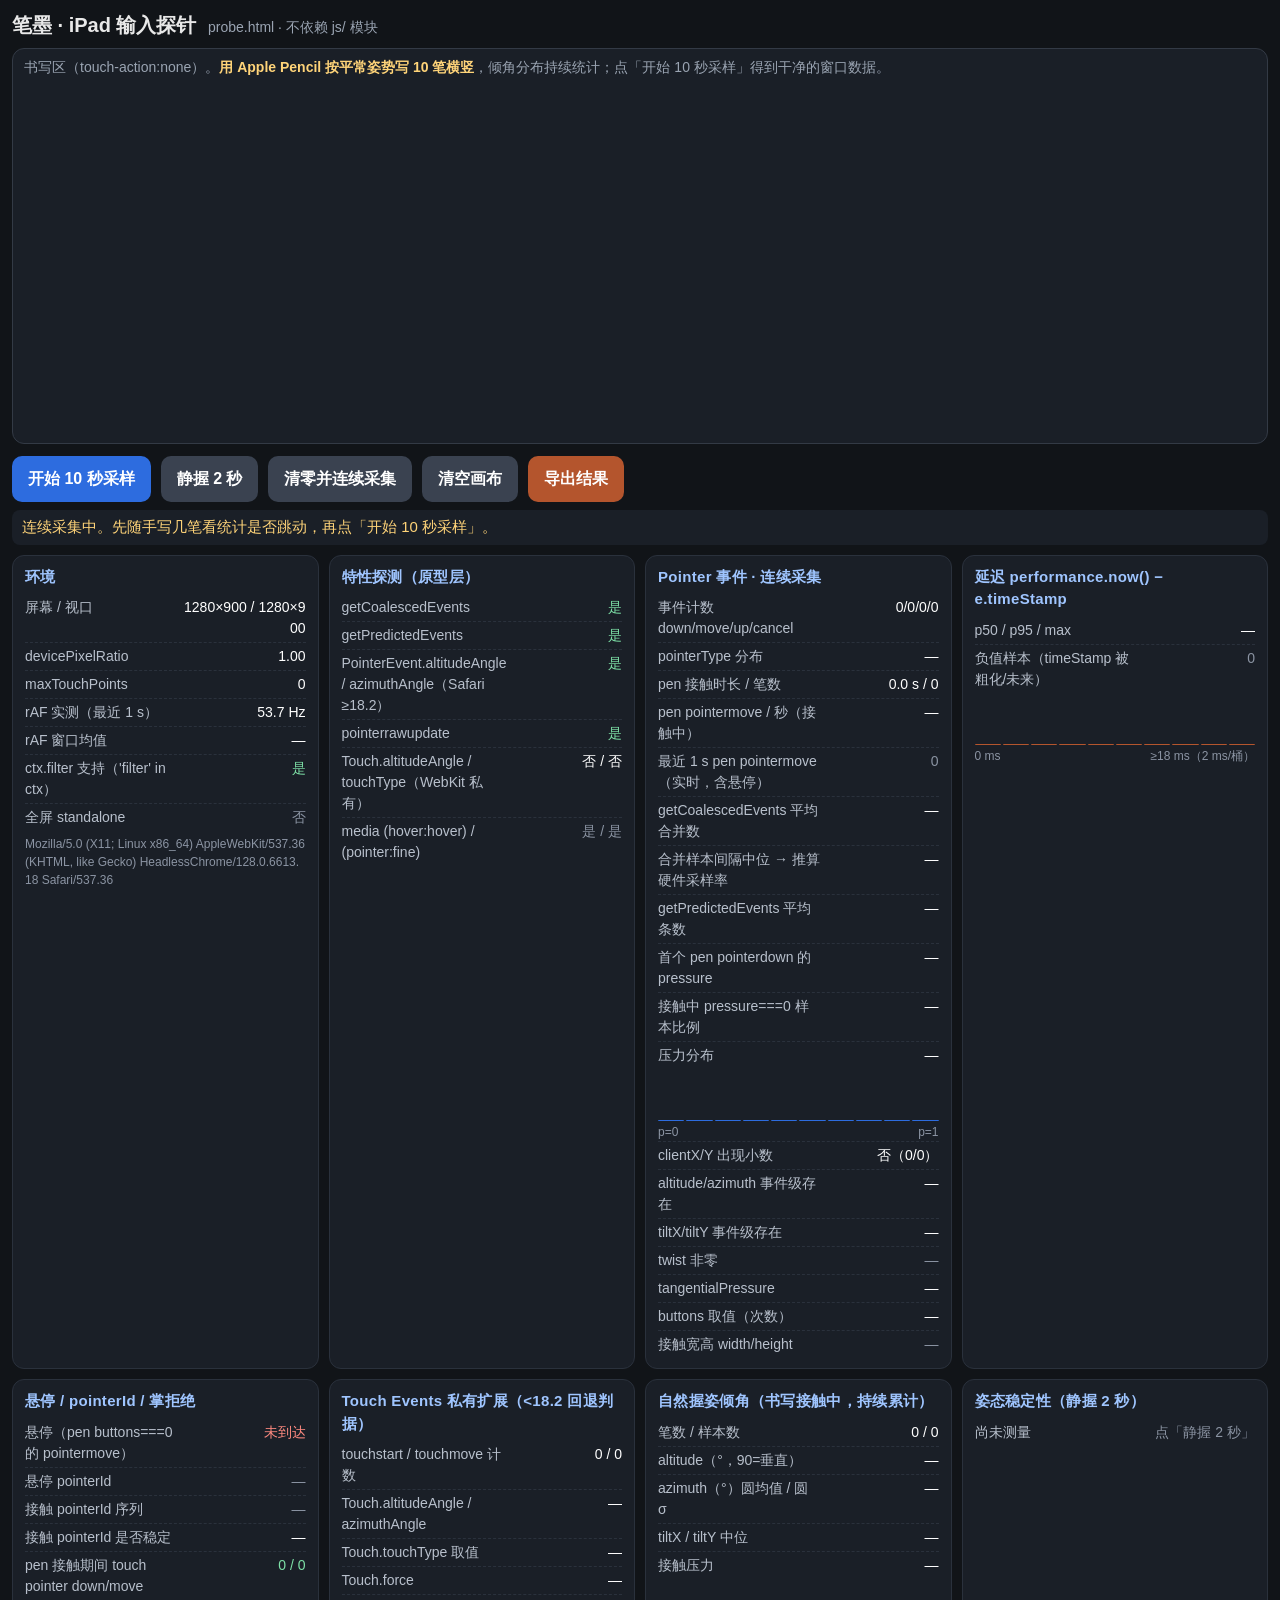
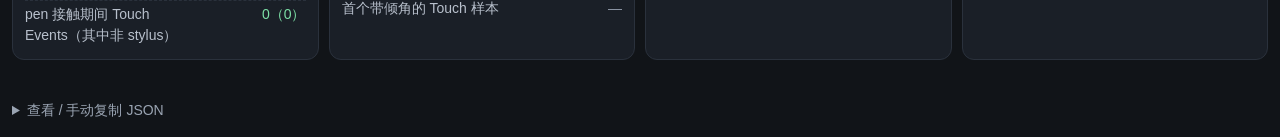
==== probe.html @ d8f7572a "iPad 联调基础设施：server.js 加固 + /save-json + --lan，真机探针页，iPad 设置说明 server.js：畸形百分号编码/空字节/路径穿越返回 400/403 不" ====
<!DOCTYPE html>
<html lang="zh-CN">
<head>
<meta charset="UTF-8">
<meta name="viewport" content="width=device-width, initial-scale=1, viewport-fit=cover">
<meta name="apple-mobile-web-app-capable" content="yes">
<meta name="apple-mobile-web-app-status-bar-style" content="black-translucent">
<meta name="theme-color" content="#111418">
<title>笔墨 · iPad 输入探针</title>
<style>
  :root { color-scheme: dark; }
  * { box-sizing: border-box; }
  html, body { margin: 0; background: #111418; color: #e8e8e8; }
  body {
    font: 15px/1.5 -apple-system, BlinkMacSystemFont, "PingFang SC", "Helvetica Neue", Arial, sans-serif;
    padding: max(10px, env(safe-area-inset-top)) max(12px, env(safe-area-inset-right)) max(16px, env(safe-area-inset-bottom)) max(12px, env(safe-area-inset-left));
    -webkit-text-size-adjust: 100%;
    overscroll-behavior: none;
  }
  header { display: flex; align-items: baseline; gap: 12px; flex-wrap: wrap; margin-bottom: 8px; }
  h1 { font-size: 20px; margin: 0; font-weight: 600; }
  h1 small { font-weight: 400; color: #9aa4b2; font-size: 14px; margin-left: 6px; }
  #padWrap { position: relative; }
  #pad {
    display: block; width: 100%; height: 44vh; min-height: 260px;
    background: #1a1f27; border: 1px solid #333a45; border-radius: 12px;
    touch-action: none;
    -webkit-user-select: none; user-select: none; -webkit-touch-callout: none;
    cursor: crosshair;
  }
  #padHint {
    position: absolute; left: 12px; top: 10px; right: 12px; pointer-events: none;
    color: #9aa4b2; font-size: 14px; line-height: 1.4;
  }
  #padHint b { color: #ffd479; font-weight: 600; }
  #controls { display: flex; flex-wrap: wrap; gap: 10px; margin: 12px 0 8px; }
  button {
    min-height: 46px; padding: 8px 16px; font-size: 16px; font-weight: 600;
    border: 0; border-radius: 10px; color: #fff; background: #2d6cdf; cursor: pointer;
    -webkit-tap-highlight-color: transparent;
  }
  button.secondary { background: #3a4250; }
  button.warn { background: #b4552d; }
  button:disabled { opacity: .5; }
  #status {
    min-height: 26px; padding: 6px 10px; border-radius: 8px; background: #1a1f27;
    color: #ffd479; font-size: 15px; margin-bottom: 10px;
  }
  #stats { display: grid; grid-template-columns: repeat(auto-fit, minmax(300px, 1fr)); gap: 10px; }
  .card { background: #1a1f27; border: 1px solid #2a313c; border-radius: 12px; padding: 10px 12px; }
  .card h2 { font-size: 15px; margin: 0 0 6px; color: #9fc5ff; font-weight: 600; letter-spacing: .02em; }
  .row { display: flex; justify-content: space-between; gap: 10px; padding: 3px 0; border-top: 1px dashed #2a313c; font-size: 14px; }
  .row:first-of-type { border-top: 0; }
  .row .k { color: #b8c0cc; flex: 0 1 58%; }
  .row .v { color: #fff; text-align: right; font-variant-numeric: tabular-nums; word-break: break-all; }
  .v.ok { color: #7ee2a8; } .v.bad { color: #ff8a80; } .v.dim { color: #8b94a3; }
  .hist { display: flex; align-items: flex-end; gap: 2px; height: 46px; margin: 6px 0 2px; }
  .hist div { flex: 1; background: #2d6cdf; min-height: 1px; border-radius: 2px 2px 0 0; }
  .hist.lat div { background: #b4552d; }
  .histLabel { display: flex; justify-content: space-between; font-size: 12px; color: #8b94a3; }
  .ua { font-size: 12px; color: #8b94a3; word-break: break-all; margin-top: 4px; }
  #exportBox { margin-top: 12px; }
  #exportMsg { font-size: 15px; margin: 6px 0; min-height: 22px; }
  #jsonOut {
    width: 100%; height: 160px; background: #0d1015; color: #cfd6e0; border: 1px solid #2a313c;
    border-radius: 8px; font: 12px/1.4 ui-monospace, Menlo, monospace; padding: 8px; resize: vertical;
  }
  details summary { cursor: pointer; color: #9aa4b2; font-size: 14px; }
</style>
</head>
<body>
<header>
  <h1>笔墨 · iPad 输入探针 <small>probe.html · 不依赖 js/ 模块</small></h1>
</header>

<div id="padWrap">
  <canvas id="pad"></canvas>
  <div id="padHint">书写区（touch-action:none）。<b>用 Apple Pencil 按平常姿势写 10 笔横竖</b>，倾角分布持续统计；点「开始 10 秒采样」得到干净的窗口数据。</div>
</div>

<div id="controls">
  <button id="btnWindow">开始 10 秒采样</button>
  <button id="btnPosture" class="secondary">静握 2 秒</button>
  <button id="btnReset" class="secondary">清零并连续采集</button>
  <button id="btnClear" class="secondary">清空画布</button>
  <button id="btnExport" class="warn">导出结果</button>
</div>
<div id="status">连续采集中。先随手写几笔看统计是否跳动，再点「开始 10 秒采样」。</div>

<main id="stats"></main>

<section id="exportBox">
  <div id="exportMsg"></div>
  <details>
    <summary>查看 / 手动复制 JSON</summary>
    <textarea id="jsonOut" readonly spellcheck="false"></textarea>
    <div style="margin-top:6px"><button id="btnCopy" class="secondary">复制 JSON</button></div>
  </details>
</section>

<script>
(() => {
'use strict';
const $ = id => document.getElementById(id);
const DEG = 180 / Math.PI;
const now = () => performance.now();

// ---------- 统计小工具 ----------
function quantile(sorted, p) {
  const n = sorted.length; if (!n) return null;
  const i = (n - 1) * p, lo = Math.floor(i), hi = Math.ceil(i);
  return lo === hi ? sorted[lo] : sorted[lo] + (sorted[hi] - sorted[lo]) * (i - lo);
}
function sortedCopy(a) { return a.slice().sort((x, y) => x - y); }
function mean(a) { return a.length ? a.reduce((s, v) => s + v, 0) / a.length : null; }
function std(a) { if (a.length < 2) return null; const m = mean(a); return Math.sqrt(a.reduce((s, v) => s + (v - m) ** 2, 0) / (a.length - 1)); }
// 方位角是圆量：用平均合向量 R 算圆均值与圆标准差 sqrt(-2 ln R)
function circStats(rad) {
  if (!rad.length) return { mean: null, std: null };
  let c = 0, s = 0; for (const r of rad) { c += Math.cos(r); s += Math.sin(r); }
  c /= rad.length; s /= rad.length;
  const R = Math.min(1, Math.hypot(c, s));
  return { mean: Math.atan2(s, c), std: R > 0 ? Math.sqrt(-2 * Math.log(R)) : null };
}
function summary(a, scale) {
  if (!a.length) return { n: 0 };
  const s = sortedCopy(a), k = scale || 1;
  return { n: s.length, min: s[0] * k, q1: quantile(s, .25) * k, median: quantile(s, .5) * k, q3: quantile(s, .75) * k, max: s[s.length - 1] * k, mean: mean(s) * k };
}
// 有上限的样本池：满了随机替换（reservoir），保持无偏
function pool(cap) {
  return { a: [], seen: 0, cap, push(v) { this.seen++; if (this.a.length < this.cap) this.a.push(v); else { const j = Math.floor(Math.random() * this.seen); if (j < this.cap) this.a[j] = v; } } };
}
const fmt = (v, d = 2) => v == null || Number.isNaN(v) ? '—' : (typeof v === 'number' ? v.toFixed(d) : String(v));
const yn = v => v == null ? '—' : v ? '是' : '否';

// ---------- 画布 ----------
const pad = $('pad');
const ctx = pad.getContext('2d');
function fitCanvas() {
  const r = pad.getBoundingClientRect(), dpr = window.devicePixelRatio || 1;
  pad.width = Math.max(1, Math.round(r.width * dpr));
  pad.height = Math.max(1, Math.round(r.height * dpr));
  ctx.setTransform(dpr, 0, 0, dpr, 0, 0);
  ctx.lineCap = 'round'; ctx.lineJoin = 'round';
}
fitCanvas();
window.addEventListener('resize', fitCanvas);
function localPos(ev) { const r = pad.getBoundingClientRect(); return { x: ev.clientX - r.left, y: ev.clientY - r.top }; }

// ---------- 结果容器 ----------
const feat = {
  PointerEvent: 'PointerEvent' in window,
  getCoalescedEvents: !!(window.PointerEvent && 'getCoalescedEvents' in PointerEvent.prototype),
  getPredictedEvents: !!(window.PointerEvent && 'getPredictedEvents' in PointerEvent.prototype),
  altitudeAngle: !!(window.PointerEvent && 'altitudeAngle' in PointerEvent.prototype),
  azimuthAngle: !!(window.PointerEvent && 'azimuthAngle' in PointerEvent.prototype),
  pointerrawupdate: 'onpointerrawupdate' in window,
  TouchEvent: 'TouchEvent' in window,
  touchAltitudeAngle: !!(window.Touch && 'altitudeAngle' in Touch.prototype),
  touchAzimuthAngle: !!(window.Touch && 'azimuthAngle' in Touch.prototype),
  touchType: !!(window.Touch && 'touchType' in Touch.prototype),
  touchForce: !!(window.Touch && 'force' in Touch.prototype),
  canvasFilter: 'filter' in ctx,
  OffscreenCanvas: 'OffscreenCanvas' in window,
  mediaHover: matchMedia('(hover: hover)').matches,
  mediaPointerFine: matchMedia('(pointer: fine)').matches,
  mediaAnyPointerFine: matchMedia('(any-pointer: fine)').matches,
};
const env = () => ({
  userAgent: navigator.userAgent,
  platform: navigator.platform,
  maxTouchPoints: navigator.maxTouchPoints,
  screen: { width: screen.width, height: screen.height, orientation: screen.orientation && screen.orientation.type },
  inner: { width: window.innerWidth, height: window.innerHeight },
  devicePixelRatio: window.devicePixelRatio,
  visualViewportScale: window.visualViewport ? window.visualViewport.scale : null,
  standalone: !!navigator.standalone,
  timeOrigin: performance.timeOrigin,
});

function freshWindow() {
  return {
    active: false, frozen: false, startedAt: null, seconds: 0,
    frames: 0, frameIntervals: pool(2000),
    events: { down: 0, move: 0, up: 0, cancel: 0 },
    pointerTypes: {},
    penMovesInContact: 0, penMoves: 0, contactSeconds: 0, strokes: 0,
    coalesced: { supported: null, events: 0, sumLen: 0, empty: 0, maxLen: 0, intervals: pool(4000) },
    predicted: { supported: null, events: 0, sumLen: 0, empty: 0, maxLen: 0 },
    firstPenDownPressure: null, firstPenDown: null,
    samples: 0, zeroPressure: 0, pressureHist: new Array(10).fill(0), pressureVals: pool(4000),
    clientX: { fractional: 0, total: 0 },
    altAz: { present: null, altitude: pool(4000), azimuth: pool(4000) },
    tilt: { present: null, tiltX: pool(2000), tiltY: pool(2000) },
    twist: { present: null, nonzero: 0, max: 0 },
    tangentialPressure: { present: null, min: null, max: null },
    contact: { widthMin: null, widthMax: null, heightMin: null, heightMax: null },
    buttonsSeen: {}, buttonSeen: {},
    latency: { vals: pool(4000), hist: new Array(10).fill(0), negative: 0 },
    hover: { moves: 0, ids: {}, enterLeave: 0 },
    pointerIds: { down: [], contact: {}, distinct: 0 },
    palm: { touchEventsDuringPen: 0, nonStylusTouchesDuringPen: 0, touchPointerDownsDuringPen: 0, touchPointerMovesDuringPen: 0 },
    touchExt: { touchstarts: 0, touchmoves: 0, hasAltitude: null, hasAzimuth: null, hasTouchType: null, hasForce: null, touchTypes: {}, altitudeSample: null },
  };
}
const R = {
  win: freshWindow(),
  continuous: true,
  grip: { altitude: pool(20000), azimuth: pool(20000), tiltX: pool(20000), tiltY: pool(20000), pressure: pool(20000), strokes: 0 },
  posture: null,
  rafLive: { stamps: [], hz: null },
};
const recording = () => R.win.active || R.continuous;

// ---------- 指针状态 ----------
let penDown = false, penDownAt = 0, penDownId = null, penLast = null;
let anyDrawing = false, drawLast = null;
let postureCollector = null; // {alt:[], az:[], tiltX:[], tiltY:[], pressure:[], n}

function bump(o, k) { o[k] = (o[k] || 0) + 1; }
function minmax(o, kmin, kmax, v) { if (typeof v !== 'number' || Number.isNaN(v)) return; if (o[kmin] == null || v < o[kmin]) o[kmin] = v; if (o[kmax] == null || v > o[kmax]) o[kmax] = v; }

function ingestPenSample(s, inContact) {
  const W = R.win;
  W.samples++;
  if (inContact) {
    if (s.pressure === 0) W.zeroPressure++;
    const b = Math.min(9, Math.max(0, Math.floor(s.pressure * 10)));
    W.pressureHist[b]++;
    W.pressureVals.push(s.pressure);
    R.grip.pressure.push(s.pressure);
  }
  W.clientX.total++;
  if (!Number.isInteger(s.clientX) || !Number.isInteger(s.clientY)) W.clientX.fractional++;

  const hasAlt = typeof s.altitudeAngle === 'number' && typeof s.azimuthAngle === 'number';
  if (W.altAz.present === null) W.altAz.present = hasAlt;
  if (hasAlt) {
    W.altAz.altitude.push(s.altitudeAngle); W.altAz.azimuth.push(s.azimuthAngle);
    if (inContact) { R.grip.altitude.push(s.altitudeAngle); R.grip.azimuth.push(s.azimuthAngle); }
  }
  const hasTilt = typeof s.tiltX === 'number' && typeof s.tiltY === 'number';
  if (W.tilt.present === null) W.tilt.present = hasTilt;
  if (hasTilt) {
    W.tilt.tiltX.push(s.tiltX); W.tilt.tiltY.push(s.tiltY);
    if (inContact) { R.grip.tiltX.push(s.tiltX); R.grip.tiltY.push(s.tiltY); }
  }
  if (W.twist.present === null) W.twist.present = typeof s.twist === 'number';
  if (typeof s.twist === 'number' && s.twist !== 0) { W.twist.nonzero++; W.twist.max = Math.max(W.twist.max, Math.abs(s.twist)); }
  if (W.tangentialPressure.present === null) W.tangentialPressure.present = typeof s.tangentialPressure === 'number';
  minmax(W.tangentialPressure, 'min', 'max', s.tangentialPressure);
  minmax(W.contact, 'widthMin', 'widthMax', s.width);
  minmax(W.contact, 'heightMin', 'heightMax', s.height);
  bump(W.buttonsSeen, String(s.buttons));

  if (postureCollector) {
    postureCollector.n++;
    if (hasAlt) { postureCollector.alt.push(s.altitudeAngle); postureCollector.az.push(s.azimuthAngle); }
    if (hasTilt) { postureCollector.tiltX.push(s.tiltX); postureCollector.tiltY.push(s.tiltY); }
    if (inContact) postureCollector.pressure.push(s.pressure);
  }
}

// getCoalescedEvents 在合成（untrusted）事件上返回空数组：空则回退为 [e]
function coalescedOf(e) {
  const W = R.win.coalesced;
  if (typeof e.getCoalescedEvents !== 'function') { if (W.supported === null) W.supported = false; return [e]; }
  if (W.supported === null) W.supported = true;
  let list; try { list = e.getCoalescedEvents(); } catch (err) { list = []; }
  W.events++; W.sumLen += list.length; W.maxLen = Math.max(W.maxLen, list.length);
  if (!list.length) { W.empty++; return [e]; }
  for (let i = 1; i < list.length; i++) W.intervals.push(list[i].timeStamp - list[i - 1].timeStamp);
  return list;
}
function predictedOf(e) {
  const P = R.win.predicted;
  if (typeof e.getPredictedEvents !== 'function') { if (P.supported === null) P.supported = false; return; }
  if (P.supported === null) P.supported = true;
  let list; try { list = e.getPredictedEvents(); } catch (err) { list = []; }
  P.events++; P.sumLen += list.length; P.maxLen = Math.max(P.maxLen, list.length);
  if (!list.length) P.empty++;
}

function drawSegment(from, to, pressure) {
  ctx.strokeStyle = 'rgba(230,236,245,0.95)';
  ctx.lineWidth = 0.8 + 3 * (pressure || 0.3);
  ctx.beginPath(); ctx.moveTo(from.x, from.y); ctx.lineTo(to.x, to.y); ctx.stroke();
}

pad.addEventListener('pointerdown', e => {
  const W = R.win, rec = recording();
  if (rec) { W.events.down++; bump(W.pointerTypes, e.pointerType); bump(W.buttonSeen, String(e.button)); }
  try { pad.setPointerCapture(e.pointerId); } catch (err) {}
  if (e.pointerType === 'pen') {
    penDown = true; penDownAt = now(); penDownId = e.pointerId;
    if (rec) {
      if (W.firstPenDownPressure === null) {
        W.firstPenDownPressure = e.pressure;
        W.firstPenDown = { pressure: e.pressure, buttons: e.buttons, altitudeAngle: e.altitudeAngle, azimuthAngle: e.azimuthAngle, tiltX: e.tiltX, tiltY: e.tiltY, twist: e.twist, width: e.width, height: e.height, isPrimary: e.isPrimary };
      }
      if (W.pointerIds.down.length < 60) W.pointerIds.down.push(e.pointerId);
      bump(W.pointerIds.contact, String(e.pointerId));
      W.pointerIds.distinct = Object.keys(W.pointerIds.contact).length;
      ingestPenSample(e, true);
    }
  } else if (e.pointerType === 'touch' && penDown && rec) {
    W.palm.touchPointerDownsDuringPen++;
  }
  if (e.buttons & 1 || e.pointerType === 'touch') { anyDrawing = true; drawLast = localPos(e); }
});

pad.addEventListener('pointermove', e => {
  const W = R.win, rec = recording(), t = now();
  if (rec) { W.events.move++; bump(W.pointerTypes, e.pointerType); }
  if (e.pointerType === 'pen') {
    const inContact = (e.buttons & 1) !== 0;
    R.rafLive.penMoveStamps = R.rafLive.penMoveStamps || [];
    R.rafLive.penMoveStamps.push(t);
    if (rec) {
      W.penMoves++;
      const lat = t - e.timeStamp;
      if (lat < 0) W.latency.negative++;
      W.latency.vals.push(lat);
      W.latency.hist[Math.min(9, Math.max(0, Math.floor(Math.max(0, lat) / 2)))]++;
      predictedOf(e);
      const samples = coalescedOf(e);
      if (inContact) W.penMovesInContact++;
      else { W.hover.moves++; bump(W.hover.ids, String(e.pointerId)); }
      for (const s of samples) ingestPenSample(s, (s.buttons & 1) !== 0);
    } else if (postureCollector) {
      // 冻结期间仍允许「静握」任务收样本
      for (const s of coalescedOf(e)) { const c = (s.buttons & 1) !== 0; postureCollector.n++;
        if (typeof s.altitudeAngle === 'number') { postureCollector.alt.push(s.altitudeAngle); postureCollector.az.push(s.azimuthAngle); }
        if (typeof s.tiltX === 'number') { postureCollector.tiltX.push(s.tiltX); postureCollector.tiltY.push(s.tiltY); }
        if (c) postureCollector.pressure.push(s.pressure); }
    }
    if (inContact && anyDrawing) {
      const list = (typeof e.getCoalescedEvents === 'function' && e.getCoalescedEvents()) || [];
      const pts = list.length ? list : [e];
      for (const s of pts) { const p = localPos(s); if (drawLast) drawSegment(drawLast, p, s.pressure); drawLast = p; }
    }
  } else {
    if (e.pointerType === 'touch' && penDown && rec) W.palm.touchPointerMovesDuringPen++;
    if (anyDrawing && (e.buttons & 1 || e.pointerType === 'touch')) { const p = localPos(e); if (drawLast) drawSegment(drawLast, p, e.pressure || 0.3); drawLast = p; }
  }
});

function endPointer(e, cancelled) {
  const W = R.win, rec = recording();
  if (rec) { if (cancelled) W.events.cancel++; else W.events.up++; bump(W.pointerTypes, e.pointerType); bump(W.buttonsSeen, String(e.buttons)); }
  if (e.pointerType === 'pen' && penDown && e.pointerId === penDownId) {
    penDown = false;
    if (rec) { W.contactSeconds += (now() - penDownAt) / 1000; W.strokes++; }
    R.grip.strokes++;
  }
  anyDrawing = false; drawLast = null;
}
pad.addEventListener('pointerup', e => endPointer(e, false));
pad.addEventListener('pointercancel', e => endPointer(e, true));
pad.addEventListener('pointerleave', e => { if (e.pointerType === 'pen' && recording()) R.win.hover.enterLeave++; });

// Touch Events（WebKit 私有扩展：Touch.altitudeAngle / azimuthAngle / touchType）
function onTouch(kind, e) {
  if (!recording()) return;
  const T = R.win.touchExt;
  if (kind === 'start') T.touchstarts++; else T.touchmoves++;
  const t = e.changedTouches && e.changedTouches[0];
  if (!t) return;
  if (T.hasAltitude === null) {
    T.hasAltitude = 'altitudeAngle' in t; T.hasAzimuth = 'azimuthAngle' in t; T.hasTouchType = 'touchType' in t; T.hasForce = 'force' in t;
  }
  if ('touchType' in t) bump(T.touchTypes, String(t.touchType)); else bump(T.touchTypes, 'n/a');
  if (T.altitudeSample === null && typeof t.altitudeAngle === 'number') T.altitudeSample = { altitudeAngle: t.altitudeAngle, azimuthAngle: t.azimuthAngle, force: t.force, touchType: t.touchType };
  if (penDown) {
    R.win.palm.touchEventsDuringPen++;
    for (const c of e.changedTouches) if (c.touchType !== 'stylus') R.win.palm.nonStylusTouchesDuringPen++;
  }
}
pad.addEventListener('touchstart', e => onTouch('start', e), { passive: true });
pad.addEventListener('touchmove', e => onTouch('move', e), { passive: true });

// ---------- rAF 频率 ----------
let lastFrame = null;
function frame(ts) {
  const st = R.rafLive.stamps; st.push(ts);
  while (st.length && ts - st[0] > 1000) st.shift();
  R.rafLive.hz = st.length > 1 ? (st.length - 1) / ((ts - st[0]) / 1000) : null;
  if (recording()) { R.win.frames++; if (lastFrame != null) R.win.frameIntervals.push(ts - lastFrame); }
  lastFrame = ts;
  requestAnimationFrame(frame);
}
requestAnimationFrame(frame);

// ---------- 任务：10 秒窗口 / 静握 / 清零 ----------
const status = $('status');
let windowTimer = null, windowTick = null;
function startWindow() {
  clearTimeout(windowTimer); clearInterval(windowTick);
  R.win = freshWindow(); R.win.active = true; R.win.startedAt = now(); R.continuous = false; lastFrame = null;
  $('btnWindow').disabled = true;
  const t0 = now();
  windowTick = setInterval(() => { status.textContent = `采样中… 剩余 ${Math.max(0, 10 - (now() - t0) / 1000).toFixed(1)} s。请用 Pencil 持续书写横竖。`; }, 100);
  windowTimer = setTimeout(() => {
    clearInterval(windowTick);
    const W = R.win;
    if (penDown) { W.contactSeconds += (now() - penDownAt) / 1000; penDownAt = now(); }
    W.seconds = (now() - W.startedAt) / 1000; W.active = false; W.frozen = true;
    $('btnWindow').disabled = false;
    status.textContent = `10 秒窗口结束（已冻结）。pen 接触 ${W.contactSeconds.toFixed(1)} s / ${W.strokes} 笔。可继续「静握 2 秒」或「导出结果」；「清零并连续采集」恢复实时。`;
    render();
  }, 10000);
}
$('btnWindow').addEventListener('click', startWindow);

$('btnReset').addEventListener('click', () => {
  clearTimeout(windowTimer); clearInterval(windowTick);
  R.win = freshWindow(); R.continuous = true; lastFrame = null;
  R.grip = { altitude: pool(20000), azimuth: pool(20000), tiltX: pool(20000), tiltY: pool(20000), pressure: pool(20000), strokes: 0 };
  R.posture = null; $('btnWindow').disabled = false;
  status.textContent = '已清零，连续采集中。';
  render();
});

$('btnPosture').addEventListener('click', () => {
  const btn = $('btnPosture'); btn.disabled = true;
  let prep = 3;
  status.textContent = `准备 ${prep}… 请把笔尖轻放在书写区（或悬停），保持不动。`;
  const prepTimer = setInterval(() => {
    prep--;
    if (prep > 0) { status.textContent = `准备 ${prep}… 请把笔尖轻放在书写区（或悬停），保持不动。`; return; }
    clearInterval(prepTimer);
    postureCollector = { alt: [], az: [], tiltX: [], tiltY: [], pressure: [], n: 0, startedAt: now() };
    status.textContent = '记录中（2 秒）… 保持不动。';
    setTimeout(() => {
      const c = postureCollector; postureCollector = null; btn.disabled = false;
      const az = circStats(c.az);
      R.posture = {
        samples: c.n, seconds: (now() - c.startedAt) / 1000,
        altitudeStdDeg: std(c.alt) != null ? std(c.alt) * DEG : null,
        altitudeMeanDeg: mean(c.alt) != null ? mean(c.alt) * DEG : null,
        azimuthCircStdDeg: az.std != null ? az.std * DEG : null,
        azimuthMeanDeg: az.mean != null ? az.mean * DEG : null,
        tiltXStdDeg: std(c.tiltX), tiltYStdDeg: std(c.tiltY),
        pressureStd: std(c.pressure), pressureMean: mean(c.pressure), contactSamples: c.pressure.length,
      };
      status.textContent = c.n ? `静握完成：${c.n} 个样本，altitude 抖动 σ=${fmt(R.posture.altitudeStdDeg)}°，azimuth σ=${fmt(R.posture.azimuthCircStdDeg)}°。` : '静握期间没有收到 pen 事件（笔完全不动时 Safari 可能不派发 pointermove；可让笔尖轻触纸面）。';
      render();
    }, 2000);
  }, 1000);
});

$('btnClear').addEventListener('click', () => { ctx.save(); ctx.setTransform(1, 0, 0, 1, 0, 0); ctx.clearRect(0, 0, pad.width, pad.height); ctx.restore(); });

// ---------- 汇总快照 ----------
function snapshot() {
  const W = R.win;
  const lat = sortedCopy(W.latency.vals.a);
  const frameIv = sortedCopy(W.frameIntervals.a);
  const coIv = sortedCopy(W.coalesced.intervals.a);
  const secondsSoFar = W.frozen ? W.seconds : (W.startedAt != null ? (now() - W.startedAt) / 1000 : null);
  const contactSeconds = W.contactSeconds + (penDown && recording() ? (now() - penDownAt) / 1000 : 0);
  const gripAz = circStats(R.grip.azimuth.a);
  const coMed = quantile(coIv, .5);
  return {
    generatedAt: new Date().toISOString(),
    env: env(), features: feat,
    livePenMovesLastSecond: (R.rafLive.penMoveStamps || []).filter(t => now() - t <= 1000).length,
    raf: {
      liveHz: R.rafLive.hz,
      windowFrames: W.frames, windowSeconds: secondsSoFar,
      windowAvgHz: secondsSoFar ? W.frames / secondsSoFar : null,
      frameIntervalMedianMs: quantile(frameIv, .5), frameIntervalP95Ms: quantile(frameIv, .95),
    },
    window: {
      mode: W.active ? 'sampling-10s' : W.frozen ? 'frozen' : 'continuous',
      seconds: secondsSoFar, events: W.events, pointerTypes: W.pointerTypes,
      strokes: W.strokes, contactSeconds,
      penMoves: W.penMoves, penMovesInContact: W.penMovesInContact,
      penMovesPerSecondInContact: contactSeconds > 0.2 ? W.penMovesInContact / contactSeconds : null,
      coalesced: {
        supported: W.coalesced.supported, events: W.coalesced.events,
        avgPerEvent: W.coalesced.events ? W.coalesced.sumLen / W.coalesced.events : null,
        maxPerEvent: W.coalesced.maxLen, emptyLists: W.coalesced.empty,
        sampleIntervalMedianMs: coMed, sampleIntervalP95Ms: quantile(coIv, .95),
        estimatedHardwareHz: coMed ? 1000 / coMed : null,
      },
      predicted: { supported: W.predicted.supported, events: W.predicted.events, avgPerEvent: W.predicted.events ? W.predicted.sumLen / W.predicted.events : null, maxPerEvent: W.predicted.maxLen, emptyLists: W.predicted.empty },
      firstPenDownPressure: W.firstPenDownPressure, firstPenDown: W.firstPenDown,
      samples: W.samples,
      contactSamples: W.pressureVals.seen,
      zeroPressureRatioInContact: W.pressureVals.seen ? W.zeroPressure / W.pressureVals.seen : null,
      pressureHist10: W.pressureHist, pressure: summary(W.pressureVals.a),
      clientXFractional: { seen: W.clientX.fractional > 0, fractional: W.clientX.fractional, total: W.clientX.total },
      altAz: { present: W.altAz.present, altitudeDeg: summary(W.altAz.altitude.a, DEG), azimuthDeg: summary(W.altAz.azimuth.a, DEG) },
      tilt: { present: W.tilt.present, tiltX: summary(W.tilt.tiltX.a), tiltY: summary(W.tilt.tiltY.a) },
      twist: W.twist, tangentialPressure: W.tangentialPressure, contactGeometry: W.contact,
      buttonsSeen: W.buttonsSeen, buttonSeen: W.buttonSeen,
      latencyMs: { p50: quantile(lat, .5), p95: quantile(lat, .95), max: lat[lat.length - 1] ?? null, negative: W.latency.negative, hist2msBuckets: W.latency.hist, n: W.latency.vals.seen },
      hover: { supported: W.hover.moves > 0, moves: W.hover.moves, pointerIds: Object.keys(W.hover.ids), leaves: W.hover.enterLeave },
      pointerIds: { downSequence: W.pointerIds.down, distinctContactIds: W.pointerIds.distinct, stable: W.pointerIds.distinct <= 1 },
      palm: W.palm,
      touchExt: W.touchExt,
    },
    grip: {
      strokes: R.grip.strokes, samples: R.grip.altitude.seen,
      altitudeDeg: summary(R.grip.altitude.a, DEG),
      azimuthDeg: { circMean: gripAz.mean != null ? gripAz.mean * DEG : null, circStd: gripAz.std != null ? gripAz.std * DEG : null, quartiles: summary(R.grip.azimuth.a, DEG) },
      tiltX: summary(R.grip.tiltX.a), tiltY: summary(R.grip.tiltY.a),
      pressure: summary(R.grip.pressure.a),
    },
    posture: R.posture,
    canvasFilterSupported: feat.canvasFilter,
  };
}

// ---------- 渲染面板 ----------
const esc = s => String(s).replace(/[&<>]/g, c => ({ '&': '&amp;', '<': '&lt;', '>': '&gt;' }[c]));
function row(k, v, cls) { return `<div class="row"><span class="k">${esc(k)}</span><span class="v ${cls || ''}">${esc(v)}</span></div>`; }
function card(title, rows) { return `<div class="card"><h2>${esc(title)}</h2>${rows.join('')}</div>`; }
function hist(arr, cls, labels) {
  const m = Math.max(1, ...arr);
  return `<div class="hist ${cls || ''}">${arr.map(v => `<div style="height:${Math.max(2, v / m * 100)}%" title="${v}"></div>`).join('')}</div><div class="histLabel"><span>${labels[0]}</span><span>${labels[1]}</span></div>`;
}
const okBad = (b, t, f) => `<div class="row"><span class="k">${esc(t)}</span><span class="v ${b ? 'ok' : 'bad'}">${esc(f)}</span></div>`;
const q = (s, d = 1) => s && s.n ? `中位 ${fmt(s.median, d)}（Q1 ${fmt(s.q1, d)} / Q3 ${fmt(s.q3, d)}，n=${s.n}）` : '—';
const obj = o => Object.keys(o).length ? Object.entries(o).map(([k, v]) => `${k}:${v}`).join('  ') : '—';

function render() {
  const S = snapshot(), W = S.window, e = S.env, f = S.features;
  const html = [
    card('环境', [
      row('屏幕 / 视口', `${e.screen.width}×${e.screen.height} / ${e.inner.width}×${e.inner.height}`),
      row('devicePixelRatio', fmt(e.devicePixelRatio, 2)),
      row('maxTouchPoints', e.maxTouchPoints),
      row('rAF 实测（最近 1 s）', S.raf.liveHz ? `${fmt(S.raf.liveHz, 1)} Hz` : '—'),
      row('rAF 窗口均值', S.raf.windowAvgHz ? `${fmt(S.raf.windowAvgHz, 1)} Hz（帧间隔中位 ${fmt(S.raf.frameIntervalMedianMs, 2)} ms）` : '—'),
      okBad(f.canvasFilter, "ctx.filter 支持（'filter' in ctx）", yn(f.canvasFilter)),
      row('全屏 standalone', yn(e.standalone), 'dim'),
      `<div class="ua">${esc(e.userAgent)}</div>`,
    ]),
    card('特性探测（原型层）', [
      okBad(f.getCoalescedEvents, 'getCoalescedEvents', yn(f.getCoalescedEvents)),
      okBad(f.getPredictedEvents, 'getPredictedEvents', yn(f.getPredictedEvents)),
      okBad(f.altitudeAngle, 'PointerEvent.altitudeAngle / azimuthAngle（Safari ≥18.2）', yn(f.altitudeAngle && f.azimuthAngle)),
      row('pointerrawupdate', yn(f.pointerrawupdate), f.pointerrawupdate ? 'ok' : 'dim'),
      row('Touch.altitudeAngle / touchType（WebKit 私有）', `${yn(f.touchAltitudeAngle)} / ${yn(f.touchType)}`),
      row('media (hover:hover) / (pointer:fine)', `${yn(f.mediaHover)} / ${yn(f.mediaPointerFine)}`, 'dim'),
    ]),
    card(`Pointer 事件 · ${W.mode === 'sampling-10s' ? '10 秒窗口采样中' : W.mode === 'frozen' ? '10 秒窗口（已冻结）' : '连续采集'}`, [
      row('事件计数 down/move/up/cancel', `${W.events.down}/${W.events.move}/${W.events.up}/${W.events.cancel}`),
      row('pointerType 分布', obj(W.pointerTypes)),
      row('pen 接触时长 / 笔数', `${fmt(W.contactSeconds, 1)} s / ${W.strokes}`),
      row('pen pointermove / 秒（接触中）', W.penMovesPerSecondInContact != null ? `${fmt(W.penMovesPerSecondInContact, 1)} 次/s（60Hz 屏应≈60）` : '—'),
      row('最近 1 s pen pointermove（实时，含悬停）', S.livePenMovesLastSecond, 'dim'),
      row('getCoalescedEvents 平均合并数', W.coalesced.supported ? `${fmt(W.coalesced.avgPerEvent, 2)}（最大 ${W.coalesced.maxPerEvent}，空列表 ${W.coalesced.emptyLists}）` : (W.coalesced.supported === false ? '不支持' : '—'), W.coalesced.supported === false ? 'bad' : ''),
      row('合并样本间隔中位 → 推算硬件采样率', W.coalesced.sampleIntervalMedianMs != null ? `${fmt(W.coalesced.sampleIntervalMedianMs, 2)} ms → ${fmt(W.coalesced.estimatedHardwareHz, 0)} Hz` : '—'),
      row('getPredictedEvents 平均条数', W.predicted.supported ? `${fmt(W.predicted.avgPerEvent, 2)}（最大 ${W.predicted.maxPerEvent}）` : (W.predicted.supported === false ? '不支持' : '—')),
      row('首个 pen pointerdown 的 pressure', fmt(W.firstPenDownPressure, 3)),
      row('接触中 pressure===0 样本比例', W.zeroPressureRatioInContact != null ? `${fmt(W.zeroPressureRatioInContact * 100, 1)}%（n=${W.contactSamples}）` : '—', W.zeroPressureRatioInContact > 0.05 ? 'bad' : ''),
      row('压力分布', q(W.pressure, 2)),
      hist(W.pressureHist10, '', ['p=0', 'p=1']),
      row('clientX/Y 出现小数', `${yn(W.clientXFractional.seen)}（${W.clientXFractional.fractional}/${W.clientXFractional.total}）`),
      row('altitude/azimuth 事件级存在', yn(W.altAz.present), W.altAz.present ? 'ok' : (W.altAz.present === false ? 'bad' : '')),
      row('tiltX/tiltY 事件级存在', yn(W.tilt.present)),
      row('twist 非零', W.twist.present ? `${W.twist.nonzero} 次（最大 ${W.twist.max}°）` : '—', W.twist.nonzero ? 'ok' : 'dim'),
      row('tangentialPressure', W.tangentialPressure.present ? `${fmt(W.tangentialPressure.min, 2)} … ${fmt(W.tangentialPressure.max, 2)}` : '—'),
      row('buttons 取值（次数）', obj(W.buttonsSeen)),
      row('接触宽高 width/height', W.contactGeometry.widthMin != null ? `${fmt(W.contactGeometry.widthMin, 1)}–${fmt(W.contactGeometry.widthMax, 1)} / ${fmt(W.contactGeometry.heightMin, 1)}–${fmt(W.contactGeometry.heightMax, 1)}` : '—', 'dim'),
    ]),
    card('延迟 performance.now() − e.timeStamp', [
      row('p50 / p95 / max', W.latencyMs.n ? `${fmt(W.latencyMs.p50, 2)} / ${fmt(W.latencyMs.p95, 2)} / ${fmt(W.latencyMs.max, 2)} ms（n=${W.latencyMs.n}）` : '—'),
      row('负值样本（timeStamp 被粗化/未来）', W.latencyMs.negative, W.latencyMs.negative ? 'bad' : 'dim'),
      hist(W.latencyMs.hist2msBuckets, 'lat', ['0 ms', '≥18 ms（2 ms/桶）']),
    ]),
    card('悬停 / pointerId / 掌拒绝', [
      okBad(W.hover.supported, '悬停（pen buttons===0 的 pointermove）', W.hover.supported ? `到达 ${W.hover.moves} 次` : '未到达'),
      row('悬停 pointerId', W.hover.pointerIds.join(', ') || '—', 'dim'),
      row('接触 pointerId 序列', W.pointerIds.downSequence.slice(-12).join(', ') || '—', 'dim'),
      row('接触 pointerId 是否稳定', W.pointerIds.downSequence.length ? (W.pointerIds.stable ? `稳定（唯一 ${W.pointerIds.distinctContactIds} 个）` : `变化（${W.pointerIds.distinctContactIds} 个不同）`) : '—'),
      row('pen 接触期间 touch pointer down/move', `${W.palm.touchPointerDownsDuringPen} / ${W.palm.touchPointerMovesDuringPen}`, W.palm.touchPointerDownsDuringPen ? 'bad' : 'ok'),
      row('pen 接触期间 Touch Events（其中非 stylus）', `${W.palm.touchEventsDuringPen}（${W.palm.nonStylusTouchesDuringPen}）`, W.palm.nonStylusTouchesDuringPen ? 'bad' : 'ok'),
    ]),
    card('Touch Events 私有扩展（<18.2 回退判据）', [
      row('touchstart / touchmove 计数', `${W.touchExt.touchstarts} / ${W.touchExt.touchmoves}`),
      row('Touch.altitudeAngle / azimuthAngle', W.touchExt.hasAltitude == null ? '—' : `${yn(W.touchExt.hasAltitude)} / ${yn(W.touchExt.hasAzimuth)}`, W.touchExt.hasAltitude ? 'ok' : ''),
      row('Touch.touchType 取值', obj(W.touchExt.touchTypes)),
      row('Touch.force', yn(W.touchExt.hasForce)),
      row('首个带倾角的 Touch 样本', W.touchExt.altitudeSample ? `alt ${fmt(W.touchExt.altitudeSample.altitudeAngle * DEG, 1)}° az ${fmt(W.touchExt.altitudeSample.azimuthAngle * DEG, 1)}° force ${fmt(W.touchExt.altitudeSample.force, 2)}` : '—', 'dim'),
    ]),
    card('自然握姿倾角（书写接触中，持续累计）', [
      row('笔数 / 样本数', `${S.grip.strokes} / ${S.grip.samples}`),
      row('altitude（°，90=垂直）', q(S.grip.altitudeDeg)),
      row('azimuth（°）圆均值 / 圆 σ', S.grip.azimuthDeg.circMean != null ? `${fmt(S.grip.azimuthDeg.circMean, 1)} / ${fmt(S.grip.azimuthDeg.circStd, 1)}` : '—'),
      row('tiltX / tiltY 中位', S.grip.tiltX.n ? `${fmt(S.grip.tiltX.median, 1)} / ${fmt(S.grip.tiltY.median, 1)}` : '—'),
      row('接触压力', q(S.grip.pressure, 2)),
    ]),
    card('姿态稳定性（静握 2 秒）', S.posture ? [
      row('样本数 / 时长', `${S.posture.samples} / ${fmt(S.posture.seconds, 2)} s`),
      row('altitude 均值 / σ', `${fmt(S.posture.altitudeMeanDeg, 2)}° / ${fmt(S.posture.altitudeStdDeg, 3)}°`),
      row('azimuth 均值 / 圆 σ', `${fmt(S.posture.azimuthMeanDeg, 2)}° / ${fmt(S.posture.azimuthCircStdDeg, 3)}°`),
      row('tiltX σ / tiltY σ', `${fmt(S.posture.tiltXStdDeg, 3)} / ${fmt(S.posture.tiltYStdDeg, 3)}`),
      row('pressure 均值 / σ（接触样本）', `${fmt(S.posture.pressureMean, 3)} / ${fmt(S.posture.pressureStd, 4)}（n=${S.posture.contactSamples}）`),
    ] : [row('尚未测量', '点「静握 2 秒」', 'dim')]),
  ].join('');
  $('stats').innerHTML = html;
}
render();
setInterval(render, 250);
// 面板刷新时顺带清理最近 1 秒的 pen move 时间戳（仅用于诊断）
setInterval(() => { const a = R.rafLive.penMoveStamps; if (!a) return; const t = now(); while (a.length && t - a[0] > 1000) a.shift(); }, 500);

// ---------- 导出 ----------
const exportMsg = $('exportMsg'), jsonOut = $('jsonOut');
$('btnExport').addEventListener('click', async () => {
  const json = JSON.stringify(snapshot(), null, 2);
  jsonOut.value = json;
  exportMsg.textContent = '上传中…';
  try {
    const r = await fetch('/save-json?name=probe', { method: 'POST', headers: { 'Content-Type': 'application/json' }, body: json });
    const text = await r.text();
    if (!r.ok) throw new Error(`HTTP ${r.status}: ${text}`);
    exportMsg.innerHTML = `已保存到 Mac：<b style="color:#7ee2a8">${esc(text)}</b>（${(json.length / 1024).toFixed(1)} KB）`;
  } catch (err) {
    exportMsg.innerHTML = `<span style="color:#ff8a80">导出失败：${esc(err.message)}</span><br>请确认 Mac 上以 <code>node server.js 8642 --lan</code> 启动、iPad 与 Mac 在同一 Wi-Fi；也可展开下方手动复制 JSON。`;
  }
});
$('btnCopy').addEventListener('click', async () => {
  if (!jsonOut.value) jsonOut.value = JSON.stringify(snapshot(), null, 2);
  try { await navigator.clipboard.writeText(jsonOut.value); exportMsg.textContent = '已复制到剪贴板。'; }
  catch (err) { jsonOut.focus(); jsonOut.select(); exportMsg.textContent = '已全选，请手动复制。'; }
});

window.__probe = { snapshot, R, feat };
})();
</script>
</body>
</html>
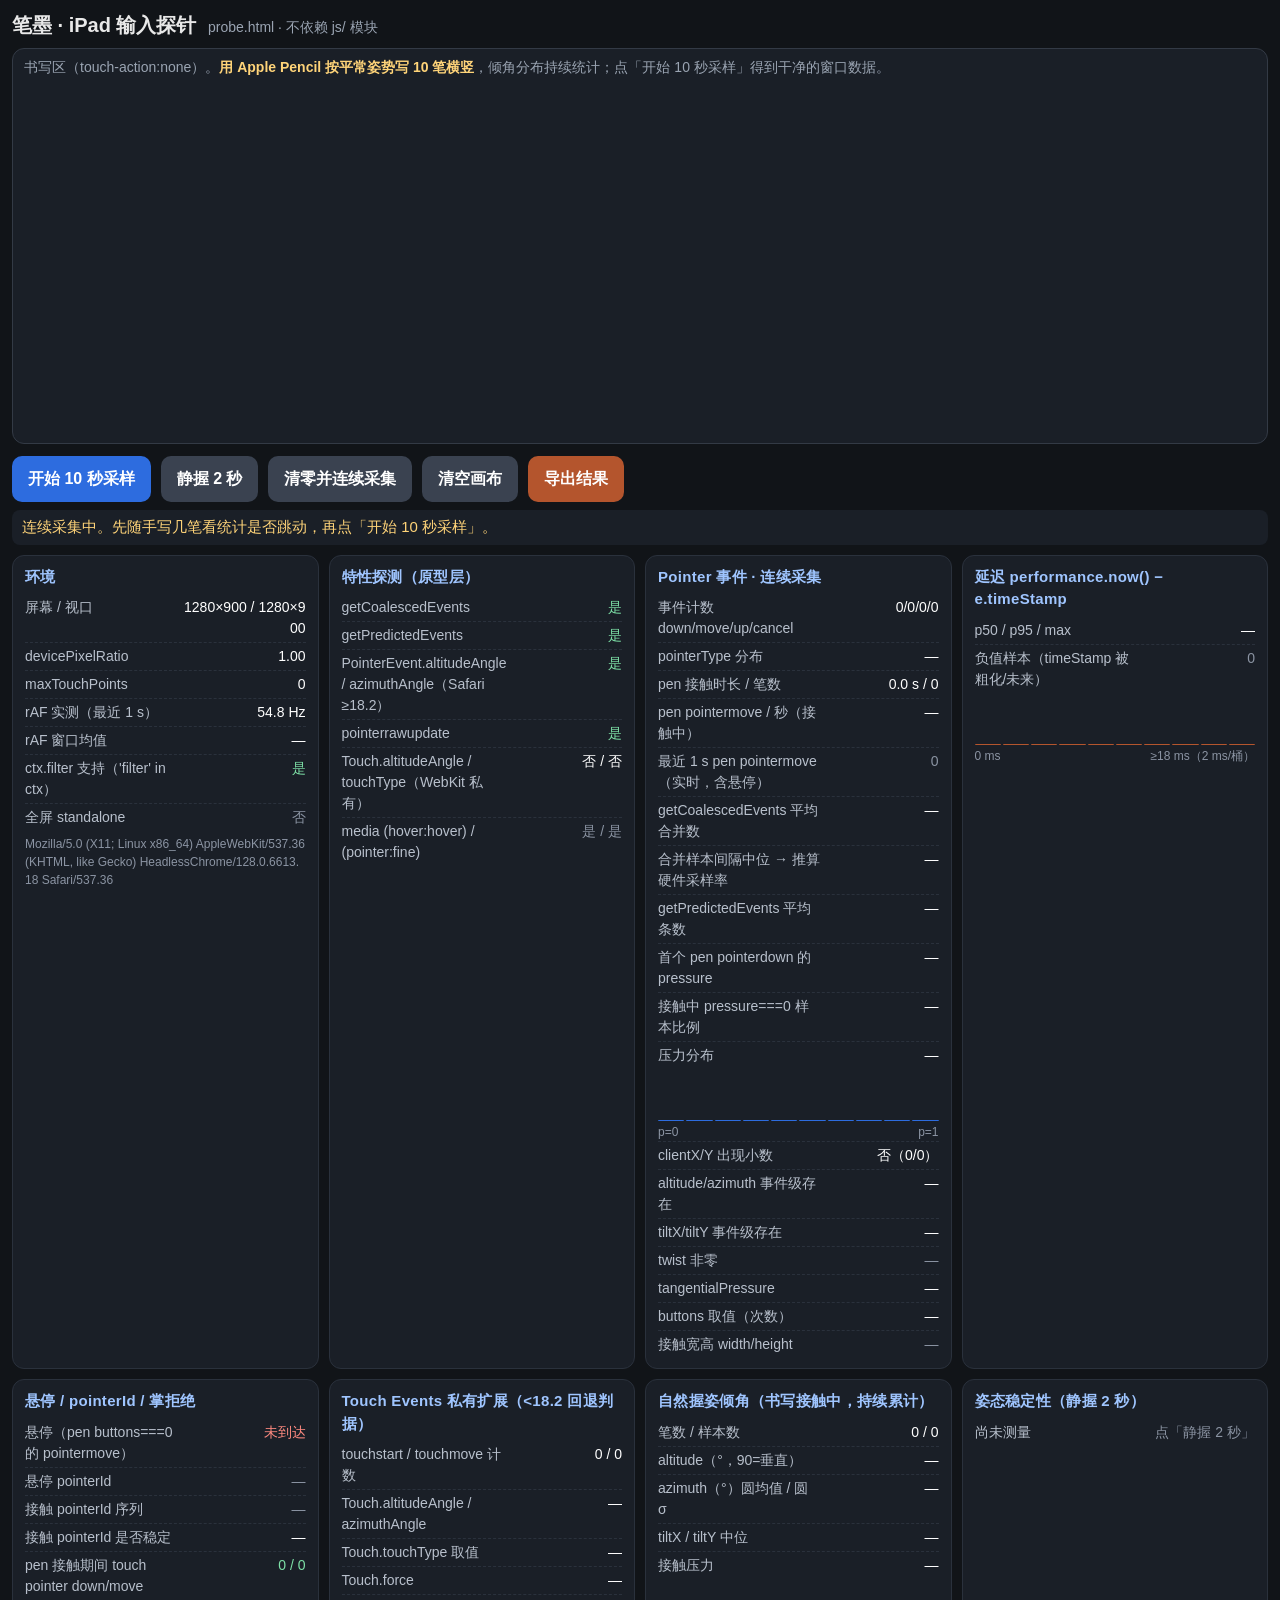
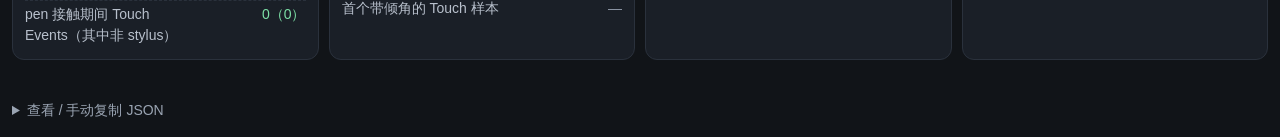
==== commit 2477756e: "GitHub Pages 兼容：站内路径相对化 + 导出回退链（服务器→系统共享→下载→剪贴板） 根绝对路径全部改为页面相对或 import.meta.url 解析（index.html 探针链接、p" ====
--- a/probe.html
+++ b/probe.html
@@ -610,20 +610,90 @@
 // 面板刷新时顺带清理最近 1 秒的 pen move 时间戳（仅用于诊断）
 setInterval(() => { const a = R.rafLive.penMoveStamps; if (!a) return; const t = now(); while (a.length && t - a[0] > 1000) a.shift(); }, 500);
 
-// ---------- 导出 ----------
+// ---------- 导出（回退链，与 js/export-fallback.js 同步；本页是独立非模块页面，故内联一份等价实现） ----------
+// (a) POST 页面相对 save-json?name=probe（Mac 上 node server.js；页面在 / 或 /bimo/ 下都对）→ exports/ 路径
+// (b) navigator.share({files})：iPad Safari 15+，AirDrop 到 Mac 或存到「文件」（GitHub Pages 上没有服务器时的主路径）
+// (c) <a download>：iPad 进「文件」App 的「下载」，桌面进「下载」文件夹  (d) 剪贴板 / 展开下方文本框手动复制
+// 端点判定（serverSays，与模块版同一套）：2xx 成功；400/413 且响应体是 server.js 原话 → 服务器在拒绝，如实报告不回退；
+// 探测确认过有服务器后再遇非 2xx 也如实报告；其余非 2xx（404/405/501，以及 CDN/反代对 POST 的 403/400/502…）→ 视作无端点，回退。
+// share 必须在用户手势的同步链路里：页面加载时先探测端点（POST 空体：server.js 回 400 不落盘），点击时已知无服务器就直接 share。
+// share 只在触屏设备（iPad）上参与（shareable）：桌面 Safari/Chrome 也有 navigator.share，但桌面要的是直接下载，也不探测。
+let serverKnown = null;   // true / false / null(未知)
+const SERVER_REJECT = /^(Bad name\b|Body is not valid JSON\b|Payload Too Large\b|Bad URL\b|Bad percent-encoding\b|Null byte in path\b|Bad path\b)/;
+const ABSENT_USUAL = new Set([404, 405, 501]);
+const serverSays = (status, text = '') => (status >= 200 && status < 300) ? 'ok'
+  : ((status === 400 || status === 413) && SERVER_REJECT.test(String(text).trimStart())) ? 'reject' : 'absent';
+const isTouchDevice = () => (navigator.maxTouchPoints > 0) || (typeof matchMedia === 'function' && matchMedia('(pointer: coarse)').matches);
+const shareable = () => !!(navigator.share && navigator.canShare) && isTouchDevice();
+const probeServer = () => shareable() ? fetch('save-json', { method: 'POST', cache: 'no-store' })
+  .then(async r => serverSays(r.status, await r.text().catch(() => '')) !== 'absent', () => false)
+  .then(v => (serverKnown = v)) : Promise.resolve(null);
+probeServer();
+const noServerReason = (r) => r.serverStatus === 0 ? '连不上导出服务器'
+  : (typeof r.serverStatus === 'number' && !ABSENT_USUAL.has(r.serverStatus)) ? `端点返回 HTTP ${r.serverStatus}` : '无导出服务器';
+const kb = n => (n / 1024).toFixed(1) + ' KB';
+async function exportBlob({ blob, name, endpoint, serverBody, serverHeaders, title, clipboardText, onStatus }) {
+  const bytes = blob.size, st = onStatus || (() => {});
+  const extra = {};   // 回退结果附带 serverStatus（POST 的状态码；0 = 网络错误；跳过 POST 时没有）
+  if (!(shareable() && serverKnown === false)) {
+    st(`上传 ${name}（${kb(bytes)}）…`);
+    try {
+      const r = await fetch(endpoint, { method: 'POST', headers: serverHeaders, body: serverBody });
+      const text = await r.text();
+      const verdict = serverKnown === true && !r.ok ? 'reject' : serverSays(r.status, text);
+      if (verdict === 'ok') { serverKnown = true; return { ok: true, mode: 'server', status: r.status, text, bytes, name }; }
+      if (verdict === 'reject') { serverKnown = true; return { ok: false, mode: 'server', status: r.status, text, bytes, name }; }
+      serverKnown = false; extra.serverStatus = r.status;
+      st(`${noServerReason(extra)}，改用系统共享 / 下载…`);
+    } catch (err) { extra.serverStatus = 0; st('连不上导出服务器，改用系统共享 / 下载…'); }
+  }
+  const file = new File([blob], name, { type: blob.type });
+  const active = navigator.userActivation ? navigator.userActivation.isActive : true;
+  if (active && shareable() && navigator.canShare({ files: [file] })) {
+    st('打开系统共享…');
+    try { await navigator.share({ files: [file], title }); return { ok: true, mode: 'share', bytes, name, ...extra }; }
+    catch (err) { if (err && err.name === 'AbortError') return { ok: false, mode: 'share', text: 'cancelled', bytes, name, ...extra }; }
+  }
+  try {
+    const url = URL.createObjectURL(blob);
+    const a = document.createElement('a'); a.href = url; a.download = name; a.rel = 'noopener'; a.hidden = true;
+    document.body.appendChild(a); a.click(); a.remove();
+    setTimeout(() => URL.revokeObjectURL(url), 60000);
+    return { ok: true, mode: 'download', bytes, name, ...extra };
+  } catch (err) { /* 继续 */ }
+  try {
+    if (clipboardText != null && navigator.clipboard && navigator.clipboard.writeText) {
+      await navigator.clipboard.writeText(clipboardText);
+      return { ok: true, mode: 'clipboard', bytes, name, text: clipboardText, ...extra };
+    }
+  } catch (err) { /* 继续 */ }
+  return { ok: false, mode: 'text', bytes, name, text: clipboardText, ...extra };
+}
+
 const exportMsg = $('exportMsg'), jsonOut = $('jsonOut');
 $('btnExport').addEventListener('click', async () => {
   const json = JSON.stringify(snapshot(), null, 2);
   jsonOut.value = json;
-  exportMsg.textContent = '上传中…';
-  try {
-    const r = await fetch('/save-json?name=probe', { method: 'POST', headers: { 'Content-Type': 'application/json' }, body: json });
-    const text = await r.text();
-    if (!r.ok) throw new Error(`HTTP ${r.status}: ${text}`);
-    exportMsg.innerHTML = `已保存到 Mac：<b style="color:#7ee2a8">${esc(text)}</b>（${(json.length / 1024).toFixed(1)} KB）`;
-  } catch (err) {
-    exportMsg.innerHTML = `<span style="color:#ff8a80">导出失败：${esc(err.message)}</span><br>请确认 Mac 上以 <code>node server.js 8642 --lan</code> 启动、iPad 与 Mac 在同一 Wi-Fi；也可展开下方手动复制 JSON。`;
-  }
+  const name = 'probe-' + Date.now() + '.json';   // 与 server.js 的 exports/probe-<ts>.json 同构
+  const size = kb(json.length);
+  const setMsg = (t) => { exportMsg.textContent = t; };
+  // exportBlob 到 navigator.share 之前没有 await：保住点击手势链路
+  const r = await exportBlob({
+    blob: new Blob([json], { type: 'application/json' }), name, title: 'bimo 探针结果',
+    endpoint: 'save-json?name=probe', serverBody: json, serverHeaders: { 'Content-Type': 'application/json' },
+    clipboardText: json, onStatus: setMsg,
+  });
+  const ok = (html) => { exportMsg.innerHTML = `<span style="color:#7ee2a8">${html}</span>`; };
+  const bad = (html) => { exportMsg.innerHTML = `<span style="color:#ff8a80">${html}</span>`; };
+  const why = esc(noServerReason(r));   // 无导出服务器 / 端点返回 HTTP 403 / 连不上导出服务器
+  const where = isTouchDevice() ? 'iPad 在「文件」App 的「下载」里' : '在浏览器的「下载」文件夹';
+  if (r.mode === 'server' && r.ok) exportMsg.innerHTML = `已保存到 Mac：<b style="color:#7ee2a8">${esc(r.text)}</b>（${size}）`;
+  else if (r.mode === 'server') bad(`服务器拒绝 HTTP ${r.status}：${esc(r.text)}`);
+  else if (r.mode === 'share' && r.ok) ok(`${why}（GitHub Pages / 静态站），已用系统共享发送 <b>${esc(name)}</b>（${size}）——AirDrop 到 Mac 或存到「文件」。`);
+  else if (r.mode === 'share') bad('已取消共享；可再点一次，或展开下方手动复制 JSON。');
+  else if (r.mode === 'download') ok(`${why}，已改为下载 <b>${esc(name)}</b>（${size}）——${where}。`);
+  else if (r.mode === 'clipboard') ok(`${why}，已复制 JSON 到剪贴板（${size}）——通用剪贴板可直接在 Mac 粘贴。`);
+  else bad(`${why}，且无可用导出通道：请展开下方「查看 / 手动复制 JSON」全选复制（通用剪贴板可直接在 Mac 粘贴）。局域网联调请确认 Mac 上以 <code>node server.js 8642 --lan</code> 启动。`);
 });
 $('btnCopy').addEventListener('click', async () => {
   if (!jsonOut.value) jsonOut.value = JSON.stringify(snapshot(), null, 2);
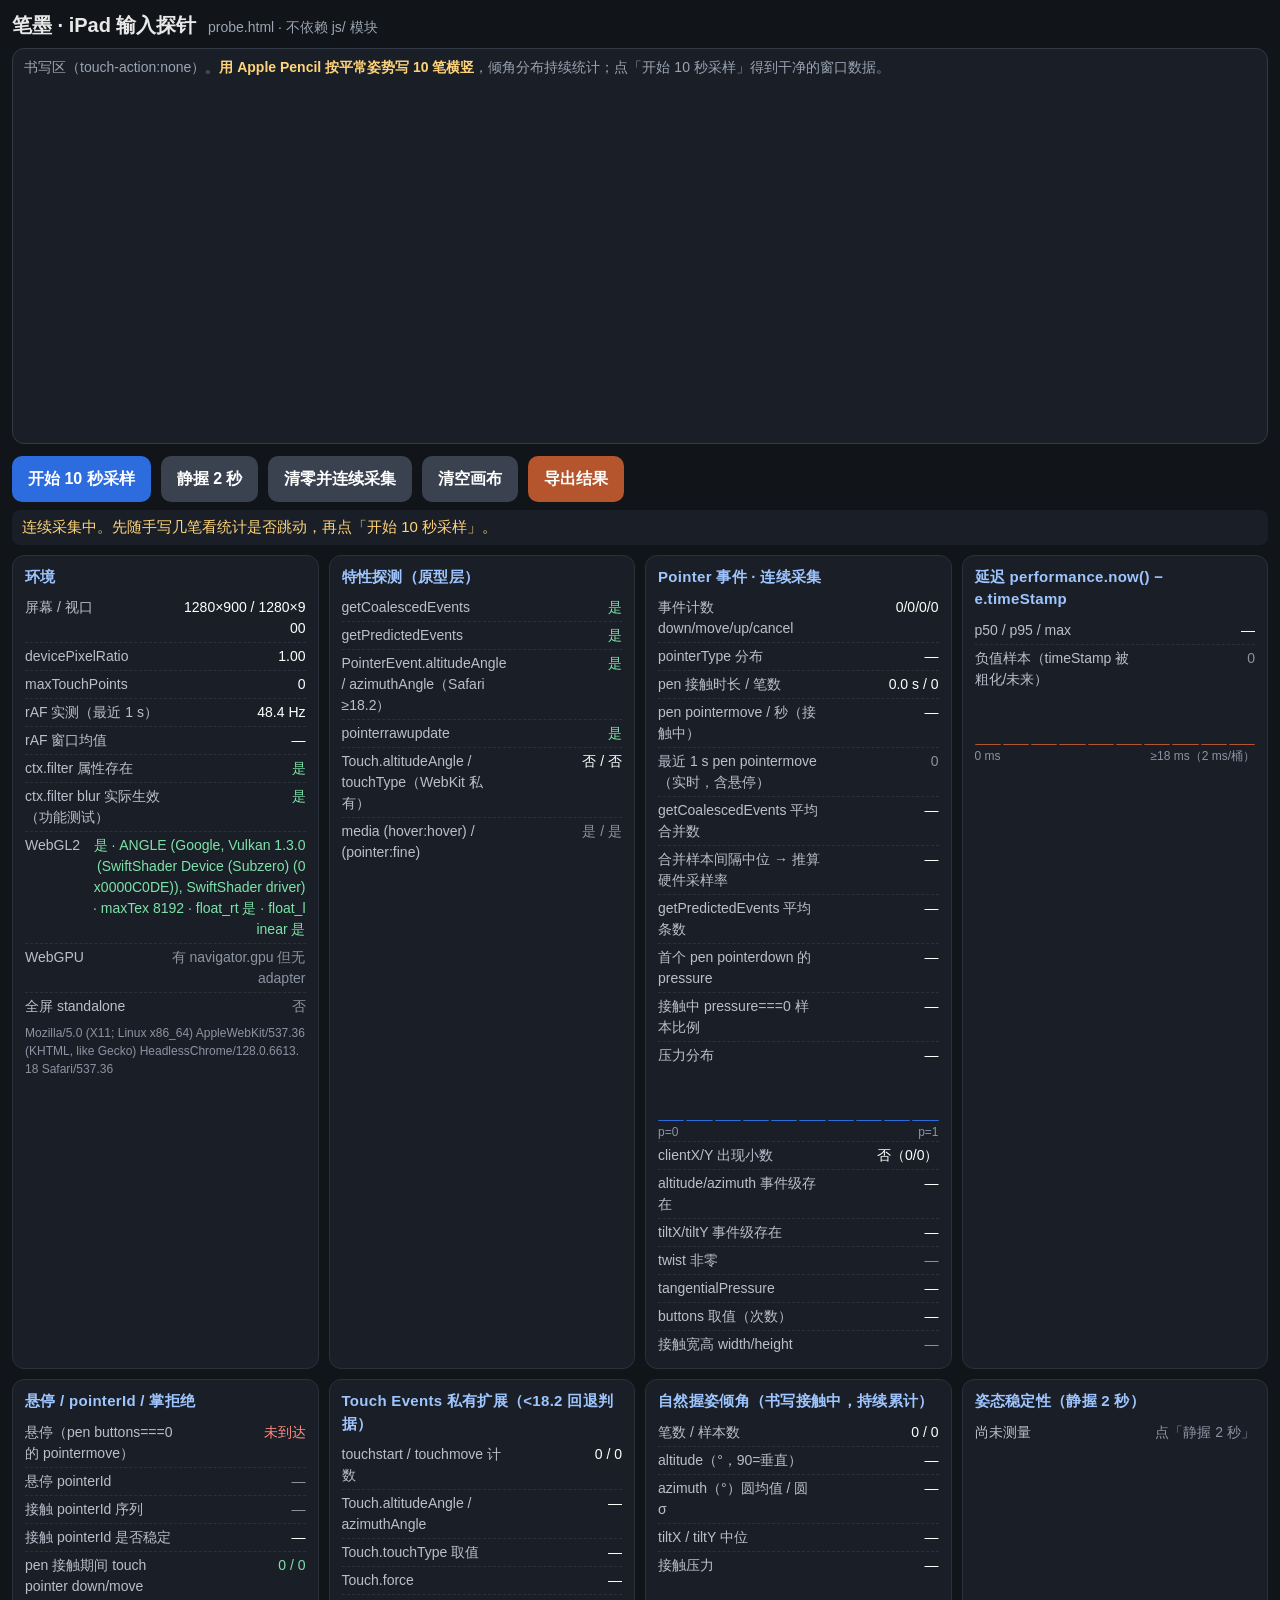
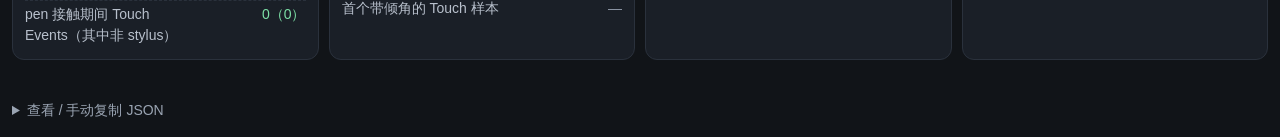
==== commit 385b3d54: "three.js/GPU 调研报告入库；探针页加 canvas filter 功能测试与 WebGL2/WebGPU 能力探测 docs/threejs-gpu-research-2026-09-05" ====
--- a/probe.html
+++ b/probe.html
@@ -148,6 +148,54 @@
 window.addEventListener('resize', fitCanvas);
 function localPos(ev) { const r = pad.getBoundingClientRect(); return { x: ev.clientX - r.left, y: ev.clientY - r.top }; }
 
+// ---------- 图形能力功能测试 ----------
+// canvas 2D filter：画一个 1px 实心点，套 blur(2px) 再画，读相邻像素 alpha——只有 blur 真正生效时邻像素才有覆盖
+function testCanvasFilter() {
+  try {
+    const c = document.createElement('canvas'); c.width = c.height = 9;
+    const g = c.getContext('2d', { willReadFrequently: true });
+    if (!('filter' in g)) return false;
+    g.fillStyle = '#000'; g.fillRect(4, 4, 1, 1);
+    const src = document.createElement('canvas'); src.width = src.height = 9;
+    src.getContext('2d').drawImage(c, 0, 0);
+    g.clearRect(0, 0, 9, 9);
+    g.filter = 'blur(2px)'; g.drawImage(src, 0, 0); g.filter = 'none';
+    const a = g.getImageData(2, 4, 1, 1).data[3];   // 距点 2px 的邻像素
+    return a > 0;
+  } catch (e) { return false; }
+}
+function probeWebGL2() {
+  try {
+    const c = document.createElement('canvas');
+    const gl = c.getContext('webgl2', { antialias: false });
+    if (!gl) return { supported: false };
+    const ext = gl.getSupportedExtensions() || [];
+    const want = ['EXT_color_buffer_float', 'EXT_color_buffer_half_float', 'OES_texture_float_linear', 'EXT_float_blend', 'EXT_texture_filter_anisotropic'];
+    const dbg = gl.getExtension('WEBGL_debug_renderer_info');
+    const out = {
+      supported: true,
+      maxTextureSize: gl.getParameter(gl.MAX_TEXTURE_SIZE),
+      maxRenderbufferSize: gl.getParameter(gl.MAX_RENDERBUFFER_SIZE),
+      renderer: dbg ? gl.getParameter(dbg.UNMASKED_RENDERER_WEBGL) : gl.getParameter(gl.RENDERER),
+      extensions: Object.fromEntries(want.map(n => [n, ext.includes(n)])),
+      extensionCount: ext.length,
+    };
+    const lose = gl.getExtension('WEBGL_lose_context'); if (lose) lose.loseContext();
+    return out;
+  } catch (e) { return { supported: false, error: String(e) }; }
+}
+async function probeWebGPU() {
+  if (!('gpu' in navigator)) return { supported: false };
+  try {
+    const ad = await navigator.gpu.requestAdapter();
+    if (!ad) return { supported: true, adapter: null };
+    const info = ad.info || {};
+    const feats = [...ad.features].slice(0, 40);
+    return { supported: true, adapter: { vendor: info.vendor, architecture: info.architecture, device: info.device, description: info.description },
+      features: feats, limits: { maxTextureDimension2D: ad.limits.maxTextureDimension2D, maxBufferSize: ad.limits.maxBufferSize, maxComputeWorkgroupSizeX: ad.limits.maxComputeWorkgroupSizeX } };
+  } catch (e) { return { supported: true, error: String(e) }; }
+}
+
 // ---------- 结果容器 ----------
 const feat = {
   PointerEvent: 'PointerEvent' in window,
@@ -162,11 +210,15 @@
   touchType: !!(window.Touch && 'touchType' in Touch.prototype),
   touchForce: !!(window.Touch && 'force' in Touch.prototype),
   canvasFilter: 'filter' in ctx,
+  canvasFilterWorks: testCanvasFilter(),   // 功能测试：属性存在≠生效（WebKit CanvasFiltersEnabled 默认关闭时赋值被忽略）
+  webgl2: probeWebGL2(),
+  webgpu: 'gpu' in navigator,               // adapter 详情异步填入 feat.webgpuAdapter
   OffscreenCanvas: 'OffscreenCanvas' in window,
   mediaHover: matchMedia('(hover: hover)').matches,
   mediaPointerFine: matchMedia('(pointer: fine)').matches,
   mediaAnyPointerFine: matchMedia('(any-pointer: fine)').matches,
 };
+probeWebGPU().then(r => { feat.webgpuAdapter = r; }).catch(() => {});
 const env = () => ({
   userAgent: navigator.userAgent,
   platform: navigator.platform,
@@ -511,6 +563,9 @@
     },
     posture: R.posture,
     canvasFilterSupported: feat.canvasFilter,
+    canvasFilterWorks: feat.canvasFilterWorks,
+    webgl2: feat.webgl2,
+    webgpu: feat.webgpuAdapter || { supported: feat.webgpu, adapter: 'pending' },
   };
 }
 
@@ -535,7 +590,10 @@
       row('maxTouchPoints', e.maxTouchPoints),
       row('rAF 实测（最近 1 s）', S.raf.liveHz ? `${fmt(S.raf.liveHz, 1)} Hz` : '—'),
       row('rAF 窗口均值', S.raf.windowAvgHz ? `${fmt(S.raf.windowAvgHz, 1)} Hz（帧间隔中位 ${fmt(S.raf.frameIntervalMedianMs, 2)} ms）` : '—'),
-      okBad(f.canvasFilter, "ctx.filter 支持（'filter' in ctx）", yn(f.canvasFilter)),
+      okBad(f.canvasFilter, "ctx.filter 属性存在", yn(f.canvasFilter)),
+      okBad(f.canvasFilterWorks, 'ctx.filter blur 实际生效（功能测试）', yn(f.canvasFilterWorks) + (f.canvasFilter && !f.canvasFilterWorks ? '（属性在但被忽略：工作台的积墨内缘/晕层不会渲染）' : '')),
+      okBad(f.webgl2 && f.webgl2.supported, 'WebGL2', f.webgl2 && f.webgl2.supported ? `是 · ${f.webgl2.renderer} · maxTex ${f.webgl2.maxTextureSize} · float_rt ${yn(f.webgl2.extensions.EXT_color_buffer_float)} · float_linear ${yn(f.webgl2.extensions.OES_texture_float_linear)}` : '否'),
+      row('WebGPU', f.webgpuAdapter ? (f.webgpuAdapter.adapter ? `是 · ${f.webgpuAdapter.adapter.description || f.webgpuAdapter.adapter.vendor || 'adapter'} · features ${f.webgpuAdapter.features ? f.webgpuAdapter.features.length : '?'}` : (f.webgpuAdapter.supported ? '有 navigator.gpu 但无 adapter' : '否')) : (f.webgpu ? '探测中…' : '否'), 'dim'),
       row('全屏 standalone', yn(e.standalone), 'dim'),
       `<div class="ua">${esc(e.userAgent)}</div>`,
     ]),
